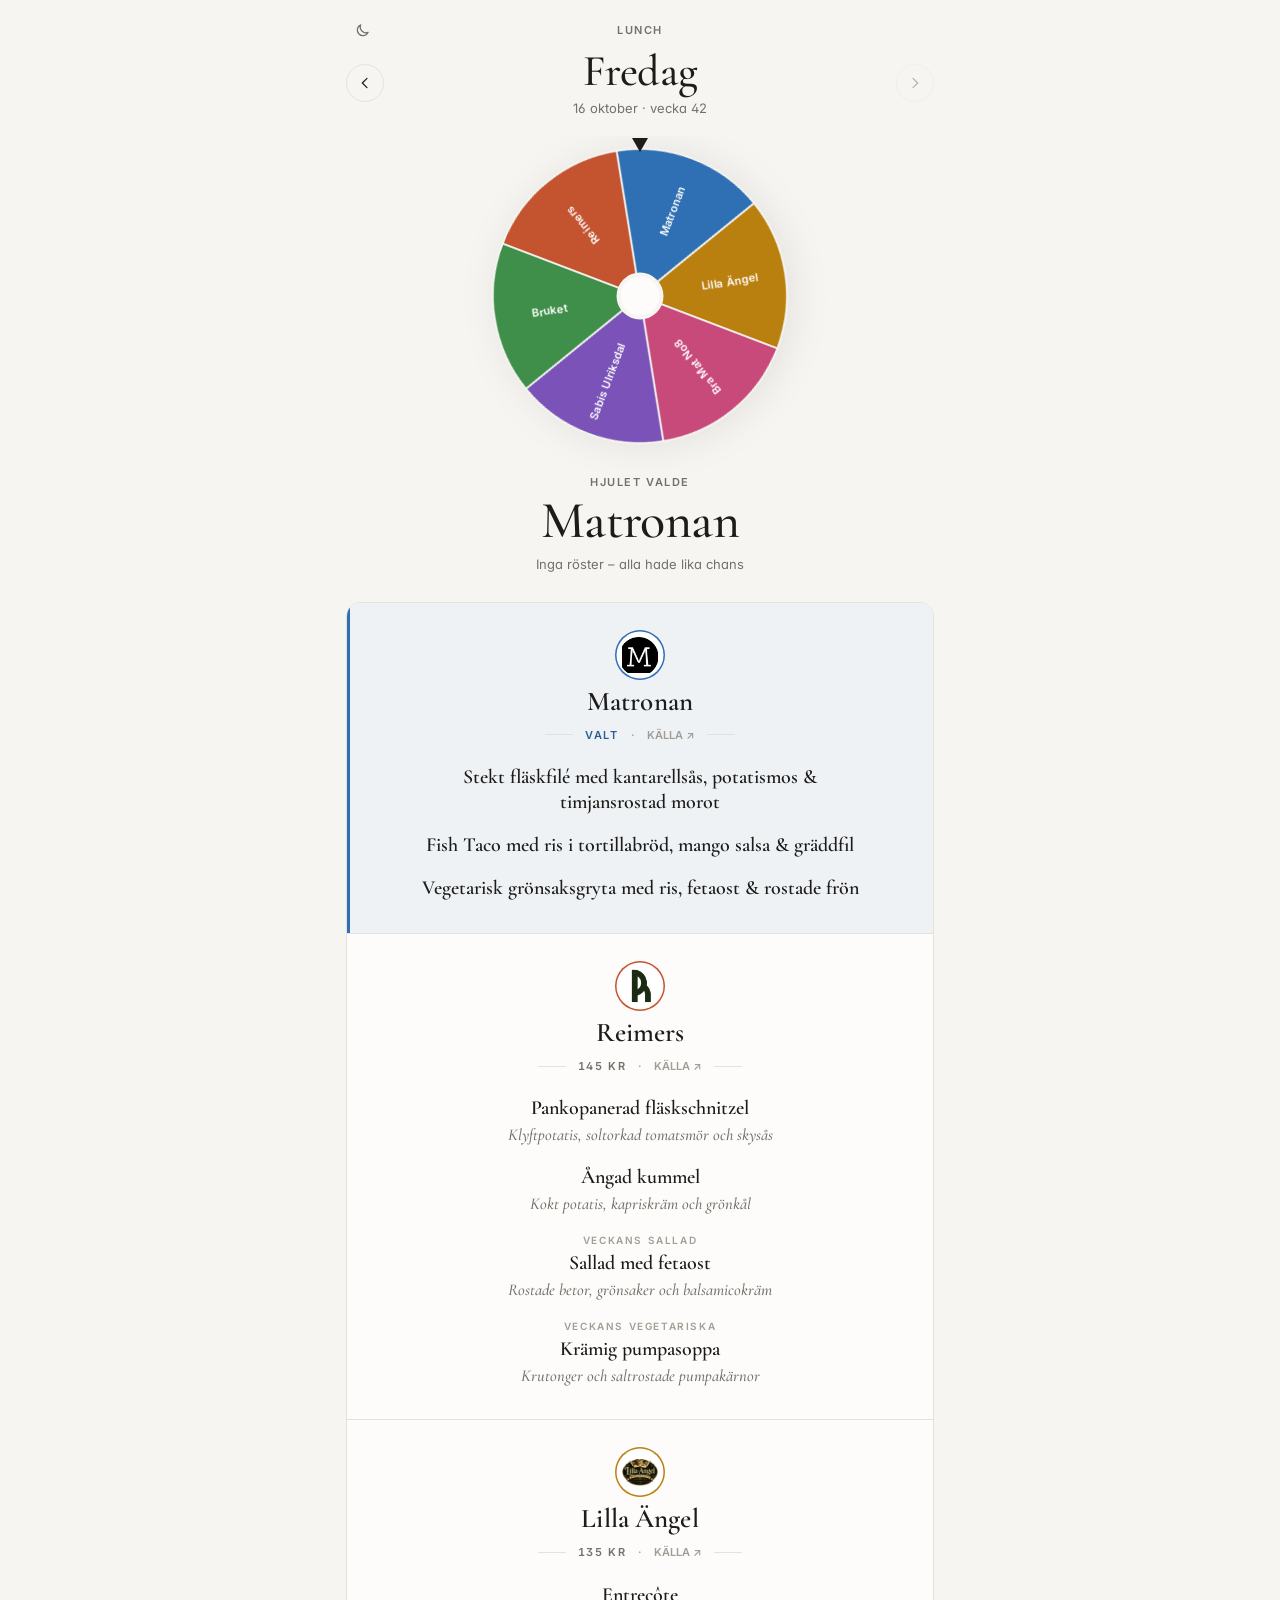
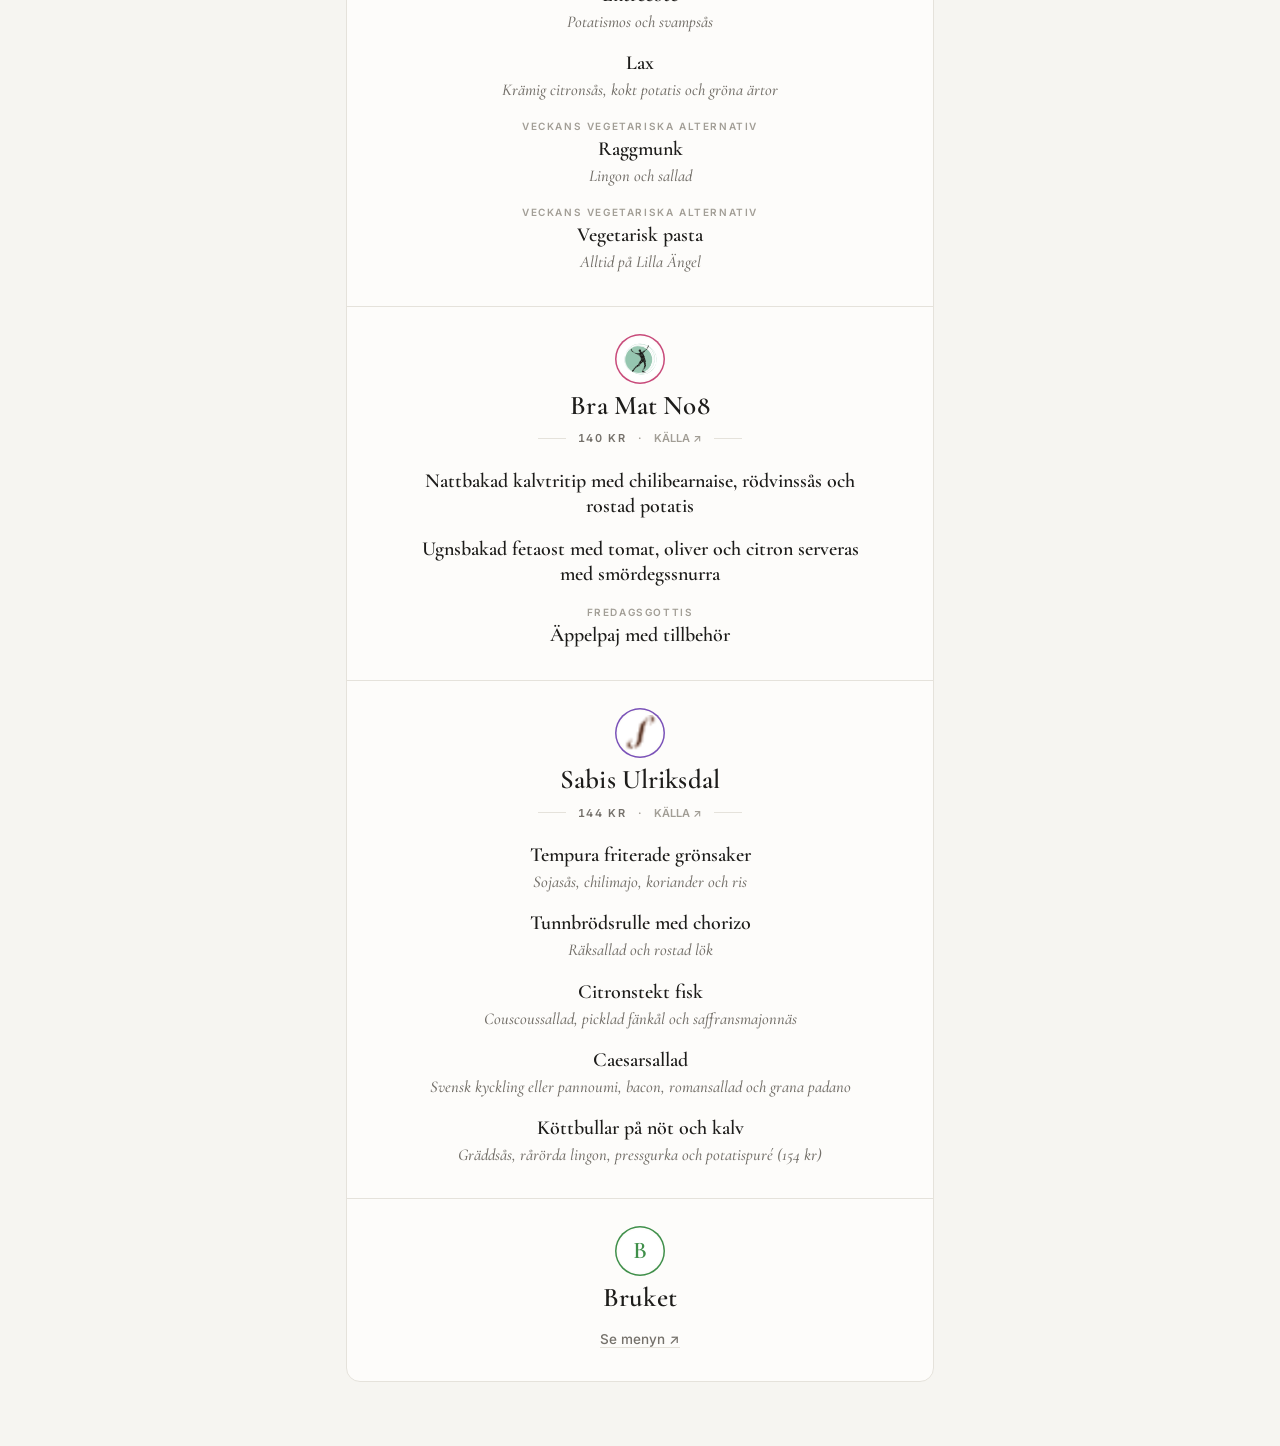
==== docs/index.html @ 380af714 "Ljust/mörkt-knapp, och statistiken räknar bara dagar med röster - Knappen uppe till vänster byter me" ====
<!doctype html>
<html lang="sv">
<head>
  <meta charset="utf-8">
  <meta name="viewport" content="width=device-width, initial-scale=1">
  <title>Lunch</title>
  <link rel="icon" href="data:image/svg+xml,<svg xmlns='http://www.w3.org/2000/svg' viewBox='0 0 100 100'><text y='.9em' font-size='90'>🍽️</text></svg>">
  <script>try { const t = localStorage.getItem("theme"); if (t === "light" || t === "dark") document.documentElement.dataset.theme = t; } catch {}</script>
  <link rel="preconnect" href="https://fonts.googleapis.com">
  <link rel="preconnect" href="https://fonts.gstatic.com" crossorigin>
  <link rel="stylesheet" href="https://fonts.googleapis.com/css2?family=Inter:wght@400;500;600&family=Cormorant+Garamond:ital,wght@0,500;0,600;1,500&display=swap">
  <link rel="stylesheet" href="style.css">
</head>
<body>
  <header class="top">
    <button class="theme-toggle" type="button" aria-label="Byt mellan ljust och mörkt läge" title="Ljust eller mörkt läge">
      <svg class="moon" viewBox="0 0 24 24" aria-hidden="true"><path d="M20 14.5A8 8 0 0 1 9.5 4 8 8 0 1 0 20 14.5z"/></svg>
      <svg class="sun" viewBox="0 0 24 24" aria-hidden="true"><circle cx="12" cy="12" r="4"/><path d="M12 2v2M12 20v2M4.9 4.9l1.4 1.4M17.7 17.7l1.4 1.4M2 12h2M20 12h2M4.9 19.1l1.4-1.4M17.7 6.3l1.4-1.4"/></svg>
    </button>
    <a class="stats-link" href="statistik.html" aria-label="Statistik" title="Statistik" hidden>
      <svg viewBox="0 0 24 24" aria-hidden="true"><path d="M5 20V11M12 20V5M19 20v-6"/></svg>
    </a>
    <p class="eyebrow">Lunch</p>
    <div class="day">
      <button id="prev" class="nav" aria-label="Föregående dag">
        <svg viewBox="0 0 24 24" aria-hidden="true"><path d="M15 5l-7 7 7 7"/></svg>
      </button>
      <div class="title">
        <h1 id="weekday"></h1>
        <p id="date"></p>
      </div>
      <button id="next" class="nav" aria-label="Nästa dag">
        <svg viewBox="0 0 24 24" aria-hidden="true"><path d="M9 5l7 7-7 7"/></svg>
      </button>
    </div>
  </header>
  <main id="main"></main>
  <script src="config.js"></script>
  <script src="core.js"></script>
  <script src="app.js"></script>
</body>
</html>
---- docs/style.css ----
:root {
  --bg: #f6f5f1;
  --surface: #fdfcfa;
  --text: #1d1c1a;
  --muted: #74706a;
  --faint: #a29e96;
  --line: #e5e2db;
  --hover: #f1efea;
  --serif: "Cormorant Garamond", "Iowan Old Style", Georgia, serif;
  --sans: Inter, ui-sans-serif, -apple-system, BlinkMacSystemFont, "Segoe UI", Roboto, sans-serif;
  color-scheme: light;
}

/* Mörkt läge: följer systemet, om man inte valt själv med knappen (data-theme på <html>). */
@media (prefers-color-scheme: dark) {
  :root:not([data-theme="light"]) {
    --bg: #131312;
    --surface: #1a1918;
    --text: #edebe6;
    --muted: #9c988f;
    --faint: #6d6a64;
    --line: #2a2826;
    --hover: #211f1e;
    color-scheme: dark;
  }
}
:root[data-theme="dark"] {
  --bg: #131312;
  --surface: #1a1918;
  --text: #edebe6;
  --muted: #9c988f;
  --faint: #6d6a64;
  --line: #2a2826;
  --hover: #211f1e;
  color-scheme: dark;
}

* { box-sizing: border-box; }

body {
  margin: 0;
  background: var(--bg);
  color: var(--text);
  font: 15px/1.5 var(--sans);
  font-feature-settings: "cv11", "ss01";
  -webkit-font-smoothing: antialiased;
}

button { font: inherit; color: inherit; }
a { color: inherit; }

/* Sidhuvud */
.top {
  position: sticky;
  top: 0;
  z-index: 2;
  max-width: 620px;
  margin: 0 auto;
  padding: 22px 16px 18px;
  background: var(--bg);
}
.eyebrow {
  margin: 0 0 10px;
  text-align: center;
  color: var(--muted);
  font-size: 11px;
  font-weight: 600;
  letter-spacing: .14em;
  text-transform: uppercase;
}
.stats-link {
  position: absolute;
  top: 14px;
  right: 16px;
  display: grid;
  place-items: center;
  width: 32px;
  height: 32px;
  border-radius: 50%;
  color: var(--muted);
  transition: background .15s, color .15s;
}
.stats-link[hidden] { display: none; }
.theme-toggle {
  position: absolute;
  top: 14px;
  left: 16px;
  display: grid;
  place-items: center;
  width: 32px;
  height: 32px;
  padding: 0;
  border: 0;
  border-radius: 50%;
  background: transparent;
  color: var(--muted);
  cursor: pointer;
  transition: background .15s, color .15s;
}
.theme-toggle:hover { background: var(--hover); color: var(--text); }
.theme-toggle svg { width: 17px; height: 17px; fill: none; stroke: currentColor; stroke-width: 1.8; stroke-linecap: round; stroke-linejoin: round; }
.theme-toggle .sun { display: none; }
:root[data-theme="dark"] .theme-toggle .sun { display: block; }
:root[data-theme="dark"] .theme-toggle .moon { display: none; }
@media (prefers-color-scheme: dark) {
  :root:not([data-theme="light"]) .theme-toggle .sun { display: block; }
  :root:not([data-theme="light"]) .theme-toggle .moon { display: none; }
}
.stats-link:hover { background: var(--hover); color: var(--text); }
.stats-link svg { width: 17px; height: 17px; fill: none; stroke: currentColor; stroke-width: 2; stroke-linecap: round; }
.day { display: flex; align-items: center; justify-content: space-between; gap: 12px; }
.title { text-align: center; }
.title h1 { margin: 0; font: 500 44px/1 var(--serif); letter-spacing: -0.01em; }
.title p { margin: 6px 0 0; color: var(--muted); font-size: 13px; }
.nav {
  display: grid;
  place-items: center;
  width: 38px;
  height: 38px;
  padding: 0;
  border: 1px solid var(--line);
  border-radius: 50%;
  background: transparent;
  cursor: pointer;
  transition: background .15s, opacity .15s;
}
.nav svg { width: 16px; height: 16px; fill: none; stroke: currentColor; stroke-width: 1.8; stroke-linecap: round; stroke-linejoin: round; }
.nav:hover:not(:disabled) { background: var(--hover); }
.nav:disabled { opacity: .3; cursor: default; }

main { max-width: 620px; margin: 0 auto; padding: 0 16px 64px; }

.status { margin: 0 0 18px; text-align: center; color: var(--muted); font-size: 13px; }
.status.error { color: #b3361f; }

/* Menyerna: en lista med tunna linjer mellan restaurangerna */
.cards {
  margin: 0;
  padding: 0;
  list-style: none;
  border: 1px solid var(--line);
  border-radius: 14px;
  background: var(--surface);
  overflow: hidden;
}
.cards > li + li { border-top: 1px solid var(--line); }
.card {
  position: relative;
  padding: 30px 24px 32px;
  text-align: center;
  transition: background .15s, opacity .2s;
}
.card::before {
  content: "";
  position: absolute;
  inset: 0 auto 0 0;
  width: 3px;
  background: var(--c);
  opacity: 0;
  transition: opacity .15s;
}
.card.votable { cursor: pointer; }
.card.votable:hover:not([aria-disabled="true"]), .card.votable:focus-visible { background: var(--hover); outline: none; }
.card.votable[aria-disabled="true"] { cursor: default; }
.card.picked { background: color-mix(in srgb, var(--c) 7%, var(--surface)); }
.card.picked::before { opacity: 1; }

.card-head { display: grid; justify-items: center; gap: 10px; }
.card-head h2 { margin: 0; font: 600 27px/1.1 var(--serif); letter-spacing: .005em; }
.meta { display: flex; align-items: center; justify-content: center; gap: 12px; color: var(--muted); font-size: 11px; font-weight: 600; letter-spacing: .14em; text-transform: uppercase; font-variant-numeric: tabular-nums; }
.meta::before, .meta::after { content: ""; width: 28px; height: 1px; background: var(--line); }
.meta:empty { display: none; }
.meta > * + *::before { content: "·"; margin-right: 12px; color: var(--faint); }
.check { color: var(--c); }
.badge { color: color-mix(in srgb, var(--c) 80%, var(--text)); }
.source { color: var(--faint); text-decoration: none; letter-spacing: 0; }
.source:hover { color: var(--text); }

/* Logga i en vit rund bricka med restaurangens färg som ring. Utan logga: initialen. */
.logo {
  display: grid;
  place-items: center;
  width: 44px;
  height: 44px;
  flex: none;
  overflow: hidden;
  border-radius: 50%;
  background: #fff;
  box-shadow: 0 0 0 1.5px var(--surface), 0 0 0 3px var(--c);
  color: var(--c);
  font: 600 24px/1 var(--serif);
}
.logo img { width: 100%; height: 100%; object-fit: contain; padding: 4px; }

.dishes { display: grid; gap: 18px; max-width: 440px; margin: 22px auto 0; padding: 0; list-style: none; }
.dish-label {
  display: block;
  margin-bottom: 3px;
  color: var(--faint);
  font-size: 10px;
  font-weight: 600;
  letter-spacing: .16em;
  text-transform: uppercase;
}
.dish-line { font: 600 20px/1.25 var(--serif); }
.dish-price { margin-left: 8px; color: var(--muted); font: 500 13px var(--sans); font-variant-numeric: tabular-nums; white-space: nowrap; }
.dish-desc { margin: 3px 0 0; color: var(--muted); font: italic 500 16.5px/1.35 var(--serif); }
.note { color: var(--muted); font: italic 500 16px var(--serif); }
.empty { margin: 16px 0 0; color: var(--muted); font-size: 13.5px; }
.menu-link { font-weight: 500; text-decoration: underline; text-decoration-color: var(--line); text-underline-offset: 3px; }
.menu-link:hover { text-decoration-color: currentColor; }

/* Hjulet */
.result { display: grid; justify-items: center; gap: 28px; }
.wheel { position: relative; width: min(300px, 78vw); aspect-ratio: 1; margin-top: 10px; }
.wheel svg { width: 100%; height: 100%; display: block; filter: drop-shadow(0 6px 18px rgb(0 0 0 / .08)); }
.wheel svg.spinning { transition: transform 7s cubic-bezier(.12, .7, .08, 1); }
.wheel svg text { fill: #fff; font: 600 7.5px var(--sans); letter-spacing: .02em; pointer-events: none; }
.pointer {
  position: absolute;
  top: -8px;
  left: 50%;
  width: 0;
  height: 0;
  transform: translateX(-50%);
  border: 8px solid transparent;
  border-top: 14px solid var(--text);
  border-bottom: 0;
}
.hub {
  position: absolute;
  inset: 50% auto auto 50%;
  width: 13%;
  aspect-ratio: 1;
  transform: translate(-50%, -50%);
  border-radius: 50%;
  background: var(--surface);
  box-shadow: 0 0 0 4px var(--bg);
}

.reveal { width: 100%; transition: opacity .5s, transform .5s; }
.reveal.hidden { opacity: 0; transform: translateY(8px); }
.reveal > .eyebrow { margin-bottom: 4px; }
.winner { margin: 0 0 8px; text-align: center; font: 500 52px/1 var(--serif); letter-spacing: -0.01em; }
.reveal .status { margin-bottom: 0; }
.reveal .cards { margin-top: 28px; }

/* Testläge (?tid=11.29): en remsa överst */
.test-banner {
  padding: 7px 16px;
  background: var(--text);
  color: var(--bg);
  text-align: center;
  font-size: 12px;
  font-weight: 500;
  font-variant-numeric: tabular-nums;
}
.test-banner::before { content: ""; display: inline-block; width: 6px; height: 6px; margin-right: 8px; border-radius: 50%; background: #e0a43a; vertical-align: 1px; }

/* Vald men inte bekräftad, och bekräftelsen längst ned */
.card.selected { background: var(--hover); }
.card.selected::before { opacity: .55; }
.confirm {
  position: sticky;
  bottom: 16px;
  z-index: 2;
  display: flex;
  align-items: center;
  gap: 8px;
  margin-top: 16px;
  padding: 10px 10px 10px 18px;
  border: 1px solid var(--line);
  border-radius: 14px;
  background: var(--surface);
  box-shadow: 0 8px 24px rgb(0 0 0 / .12);
}
.confirm-text { flex: 1; font-weight: 500; }
.button {
  padding: 8px 16px;
  border: 1px solid transparent;
  border-radius: 10px;
  font-size: 14px;
  font-weight: 500;
  cursor: pointer;
  transition: background .15s, opacity .15s;
}
.button:disabled { opacity: .6; cursor: default; }
.button.ghost { border-color: var(--line); background: transparent; }
.button.ghost:hover:not(:disabled) { background: var(--hover); }
.button.primary { background: var(--text); color: var(--bg); }
.button.primary:hover:not(:disabled) { opacity: .88; }
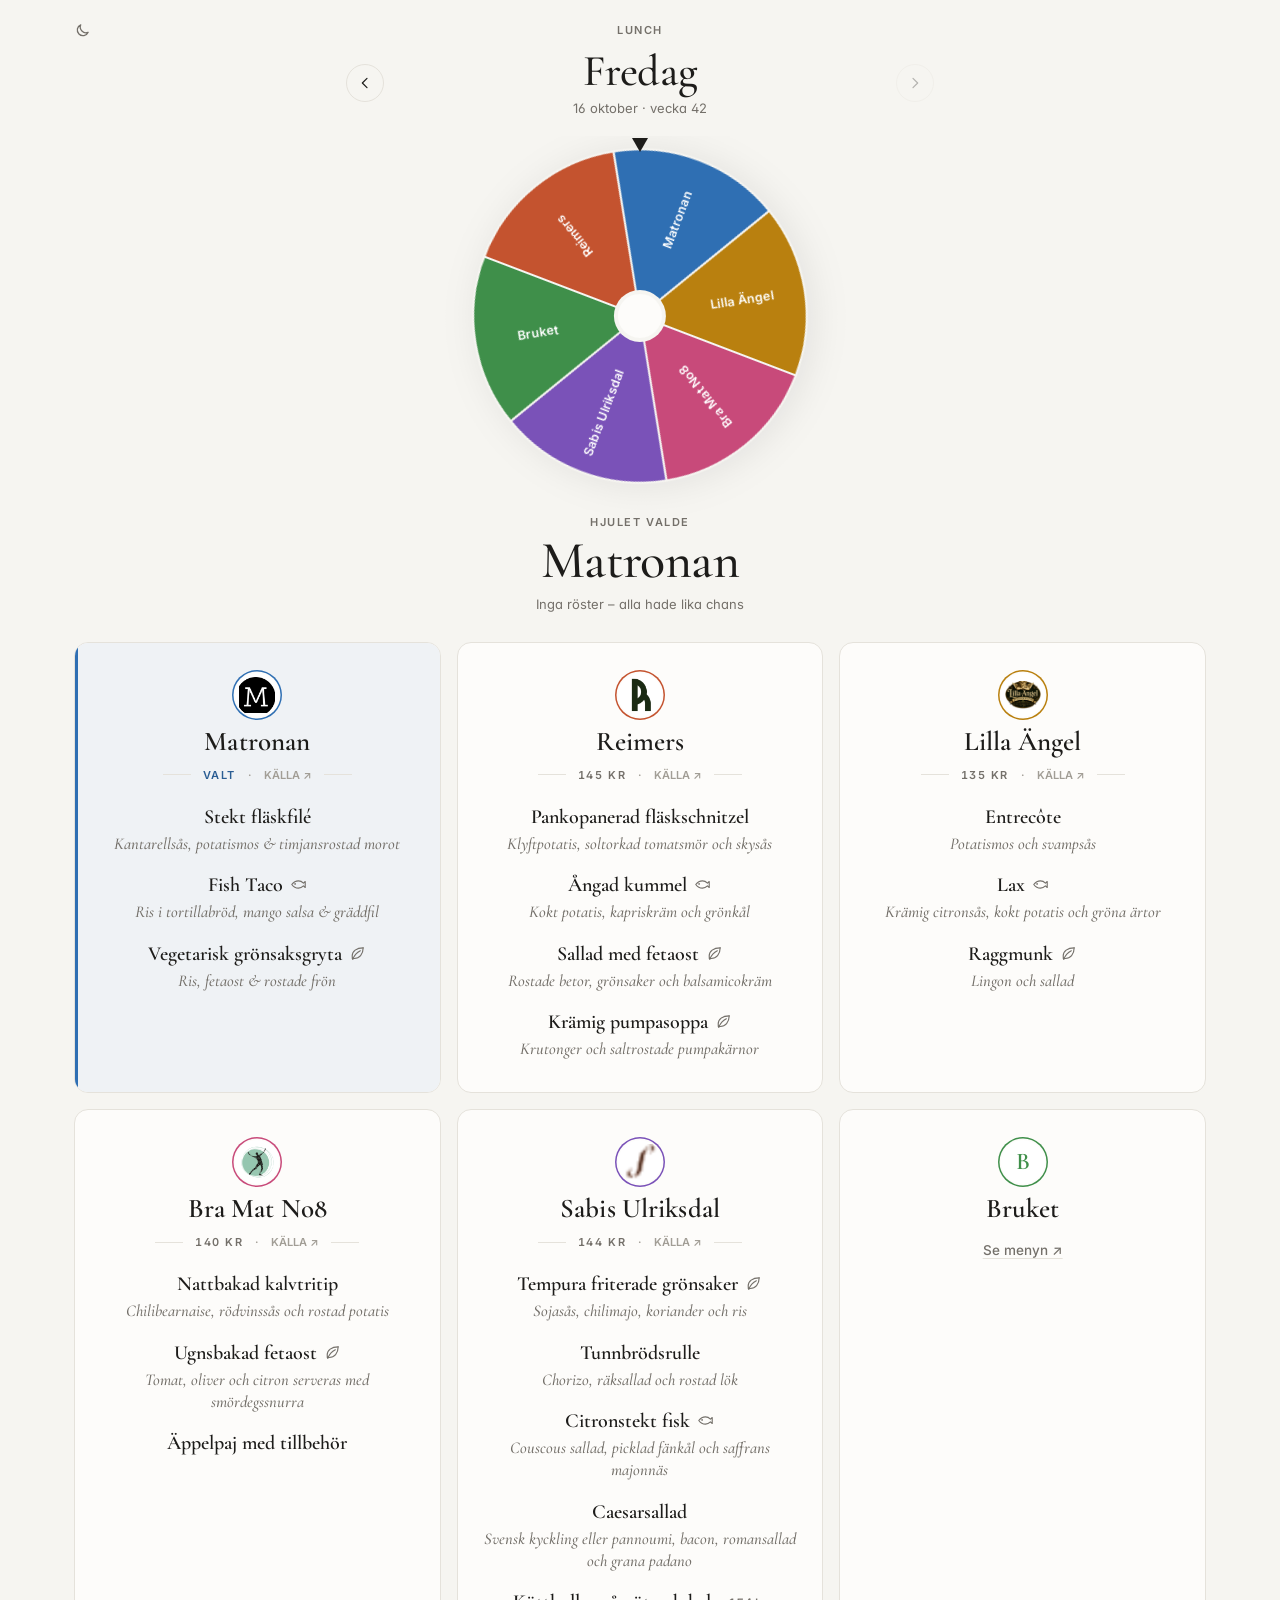
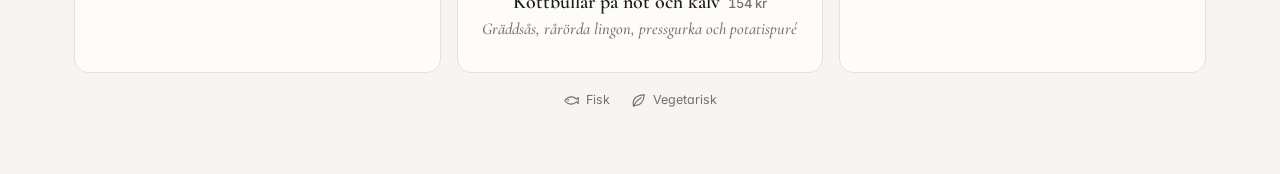
==== commit 769583cf: "Versionsmärk CSS och JS så att webbläsaren inte kör gammal kod GitHub Pages låter webbläsare cacha f" ====
--- a/docs/index.html
+++ b/docs/index.html
@@ -9,7 +9,7 @@
   <link rel="preconnect" href="https://fonts.googleapis.com">
   <link rel="preconnect" href="https://fonts.gstatic.com" crossorigin>
   <link rel="stylesheet" href="https://fonts.googleapis.com/css2?family=Inter:wght@400;500;600&family=Cormorant+Garamond:ital,wght@0,500;0,600;1,500&display=swap">
-  <link rel="stylesheet" href="style.css">
+  <link rel="stylesheet" href="style.css?v=6a9028dce2">
 </head>
 <body>
   <header class="top">
@@ -35,8 +35,8 @@
     </div>
   </header>
   <main id="main"></main>
-  <script src="config.js"></script>
-  <script src="core.js"></script>
-  <script src="app.js"></script>
+  <script src="config.js?v=5f4963a3be"></script>
+  <script src="core.js?v=bf17b584b5"></script>
+  <script src="app.js?v=6cfe405da3"></script>
 </body>
 </html>
--- a/docs/style.css
+++ b/docs/style.css
@@ -54,7 +54,7 @@
   position: sticky;
   top: 0;
   z-index: 2;
-  max-width: 620px;
+  max-width: 1180px;
   margin: 0 auto;
   padding: 22px 16px 18px;
   background: var(--bg);
@@ -108,7 +108,7 @@
 }
 .stats-link:hover { background: var(--hover); color: var(--text); }
 .stats-link svg { width: 17px; height: 17px; fill: none; stroke: currentColor; stroke-width: 2; stroke-linecap: round; }
-.day { display: flex; align-items: center; justify-content: space-between; gap: 12px; }
+.day { display: flex; align-items: center; justify-content: space-between; gap: 12px; max-width: 588px; margin: 0 auto; }
 .title { text-align: center; }
 .title h1 { margin: 0; font: 500 44px/1 var(--serif); letter-spacing: -0.01em; }
 .title p { margin: 6px 0 0; color: var(--muted); font-size: 13px; }
@@ -193,16 +193,32 @@
 .logo img { width: 100%; height: 100%; object-fit: contain; padding: 4px; }
 
 .dishes { display: grid; gap: 18px; max-width: 440px; margin: 22px auto 0; padding: 0; list-style: none; }
-.dish-label {
-  display: block;
-  margin-bottom: 3px;
-  color: var(--faint);
-  font-size: 10px;
-  font-weight: 600;
-  letter-spacing: .16em;
-  text-transform: uppercase;
-}
 .dish-line { font: 600 20px/1.25 var(--serif); }
+.dish-icon {
+  width: 17px;
+  height: 17px;
+  margin-left: 7px;
+  vertical-align: -2px;
+  fill: none;
+  stroke: var(--muted);
+  stroke-width: 1.6;
+  stroke-linecap: round;
+  stroke-linejoin: round;
+}
+.dish-icon path:last-child[d$="h.01"] { stroke-width: 2.4; }
+.icon-legend {
+  display: flex;
+  flex-wrap: wrap;
+  justify-content: center;
+  gap: 6px 20px;
+  margin: 18px 0 0;
+  padding: 0;
+  list-style: none;
+  color: var(--muted);
+  font-size: 12.5px;
+}
+.icon-legend li { display: inline-flex; align-items: center; gap: 6px; }
+.icon-legend .dish-icon { margin: 0; vertical-align: 0; }
 .dish-price { margin-left: 8px; color: var(--muted); font: 500 13px var(--sans); font-variant-numeric: tabular-nums; white-space: nowrap; }
 .dish-desc { margin: 3px 0 0; color: var(--muted); font: italic 500 16.5px/1.35 var(--serif); }
 .note { color: var(--muted); font: italic 500 16px var(--serif); }
@@ -273,6 +289,9 @@
   border-radius: 14px;
   background: var(--surface);
   box-shadow: 0 8px 24px rgb(0 0 0 / .12);
+  max-width: 588px;
+  margin-left: auto;
+  margin-right: auto;
 }
 .confirm-text { flex: 1; font-weight: 500; }
 .button {
@@ -289,3 +308,29 @@
 .button.ghost:hover:not(:disabled) { background: var(--hover); }
 .button.primary { background: var(--text); color: var(--bg); }
 .button.primary:hover:not(:disabled) { opacity: .88; }
+
+/* Dator: menyerna sida vid sida som menysidor, två eller tre kolumner */
+@media (min-width: 900px) {
+  main { max-width: 1180px; padding-left: 24px; padding-right: 24px; }
+  .top { padding-left: 24px; padding-right: 24px; }
+  .cards {
+    display: grid;
+    grid-template-columns: repeat(auto-fill, minmax(340px, 1fr));
+    gap: 16px;
+    border: 0;
+    border-radius: 0;
+    background: none;
+    overflow: visible;
+  }
+  .cards > li {
+    display: flex;
+    border: 1px solid var(--line);
+    border-radius: 14px;
+    background: var(--surface);
+    overflow: hidden;
+  }
+  .cards > li + li { border-top: 1px solid var(--line); }
+  .cards > li > .card { flex: 1; }
+  .status { margin-bottom: 22px; }
+  .wheel { width: 340px; }
+}
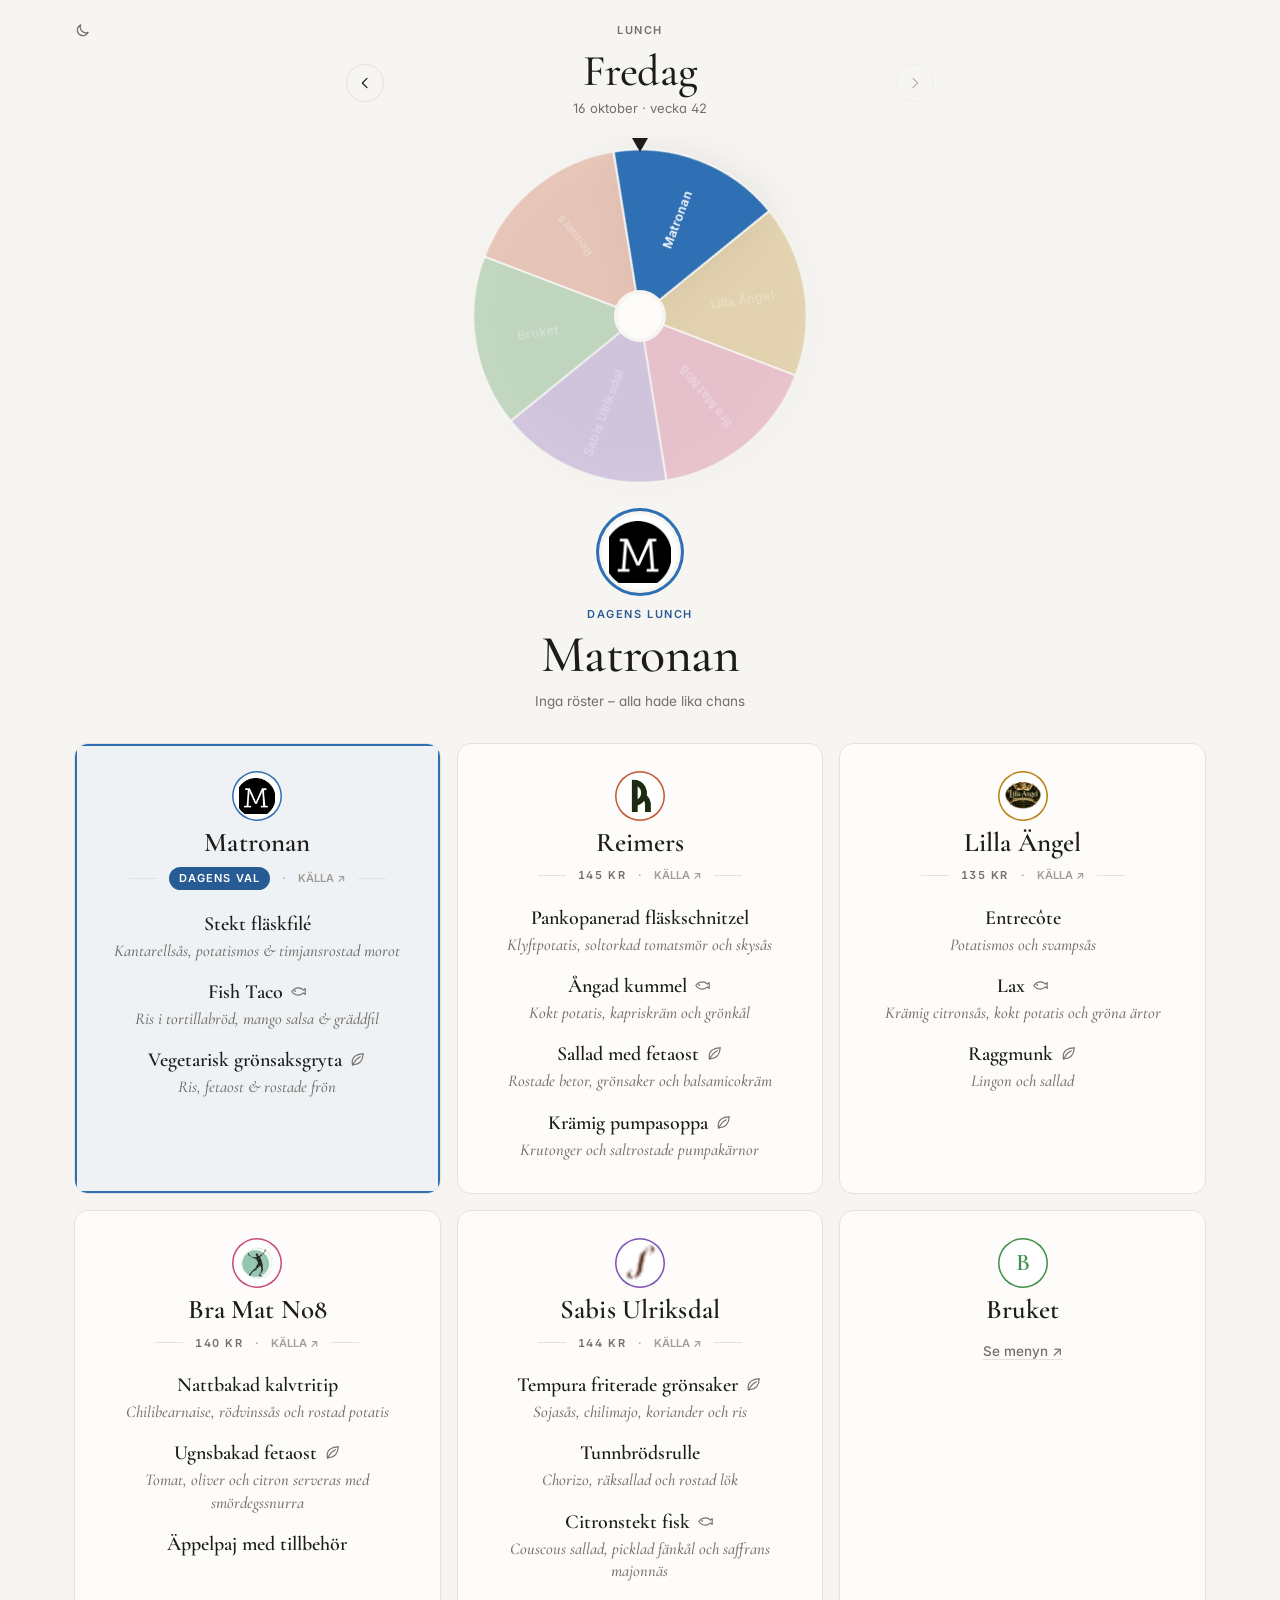
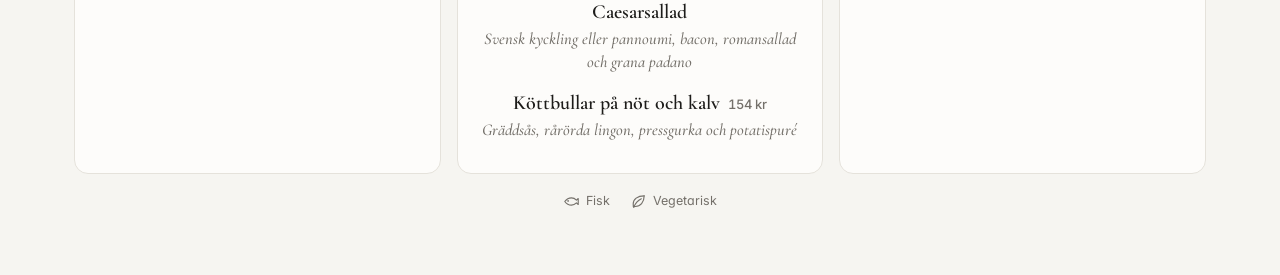
==== commit fdd7bb35: "Tydligare vinnare och en ikon för kött - Efter snurren är vinnarens tårtbit i full färg och de andra" ====
--- a/docs/index.html
+++ b/docs/index.html
@@ -9,7 +9,7 @@
   <link rel="preconnect" href="https://fonts.googleapis.com">
   <link rel="preconnect" href="https://fonts.gstatic.com" crossorigin>
   <link rel="stylesheet" href="https://fonts.googleapis.com/css2?family=Inter:wght@400;500;600&family=Cormorant+Garamond:ital,wght@0,500;0,600;1,500&display=swap">
-  <link rel="stylesheet" href="style.css?v=6a9028dce2">
+  <link rel="stylesheet" href="style.css?v=8bbb41c321">
 </head>
 <body>
   <header class="top">
@@ -37,6 +37,6 @@
   <main id="main"></main>
   <script src="config.js?v=5f4963a3be"></script>
   <script src="core.js?v=bf17b584b5"></script>
-  <script src="app.js?v=6cfe405da3"></script>
+  <script src="app.js?v=4a47cfecf5"></script>
 </body>
 </html>
--- a/docs/style.css
+++ b/docs/style.css
@@ -257,9 +257,31 @@
 .reveal { width: 100%; transition: opacity .5s, transform .5s; }
 .reveal.hidden { opacity: 0; transform: translateY(8px); }
 .reveal > .eyebrow { margin-bottom: 4px; }
-.winner { margin: 0 0 8px; text-align: center; font: 500 52px/1 var(--serif); letter-spacing: -0.01em; }
+.winner { margin: 0; text-align: center; font: 500 52px/1 var(--serif); letter-spacing: -0.01em; }
+
+/* Vinnaren: logga, namn och röster under hjulet */
+.winner-head { display: grid; justify-items: center; gap: 6px; text-align: center; }
+.winner-head .eyebrow { margin: 10px 0 0; color: color-mix(in srgb, var(--c) 80%, var(--text)); }
+.winner-note { margin: 4px 0 0; color: var(--muted); font-size: 13.5px; font-variant-numeric: tabular-nums; }
+.logo.big { width: 76px; height: 76px; box-shadow: 0 0 0 3px var(--bg), 0 0 0 6px var(--c); font-size: 40px; }
+.logo.big img { padding: 7px; }
+
+/* Hjulet efter snurren: vinnarens bit i full färg, de andra tonas ned */
+.wheel svg path, .wheel svg circle, .wheel svg text { transition: opacity .6s; }
+.wheel svg.settled [data-id]:not(.win) { opacity: .28; }
+
+/* Vinnarens menykort */
+.card.won { background: color-mix(in srgb, var(--c) 7%, var(--surface)); box-shadow: inset 0 0 0 2px var(--c); }
+.card.won::before { opacity: 0; }
+.card.won .badge {
+  padding: 3px 10px;
+  border-radius: 999px;
+  background: color-mix(in srgb, var(--c) 82%, #000);
+  color: #fff;
+  letter-spacing: .1em;
+}
 .reveal .status { margin-bottom: 0; }
-.reveal .cards { margin-top: 28px; }
+.reveal .cards { margin-top: 32px; }
 
 /* Testläge (?tid=11.29): en remsa överst */
 .test-banner {
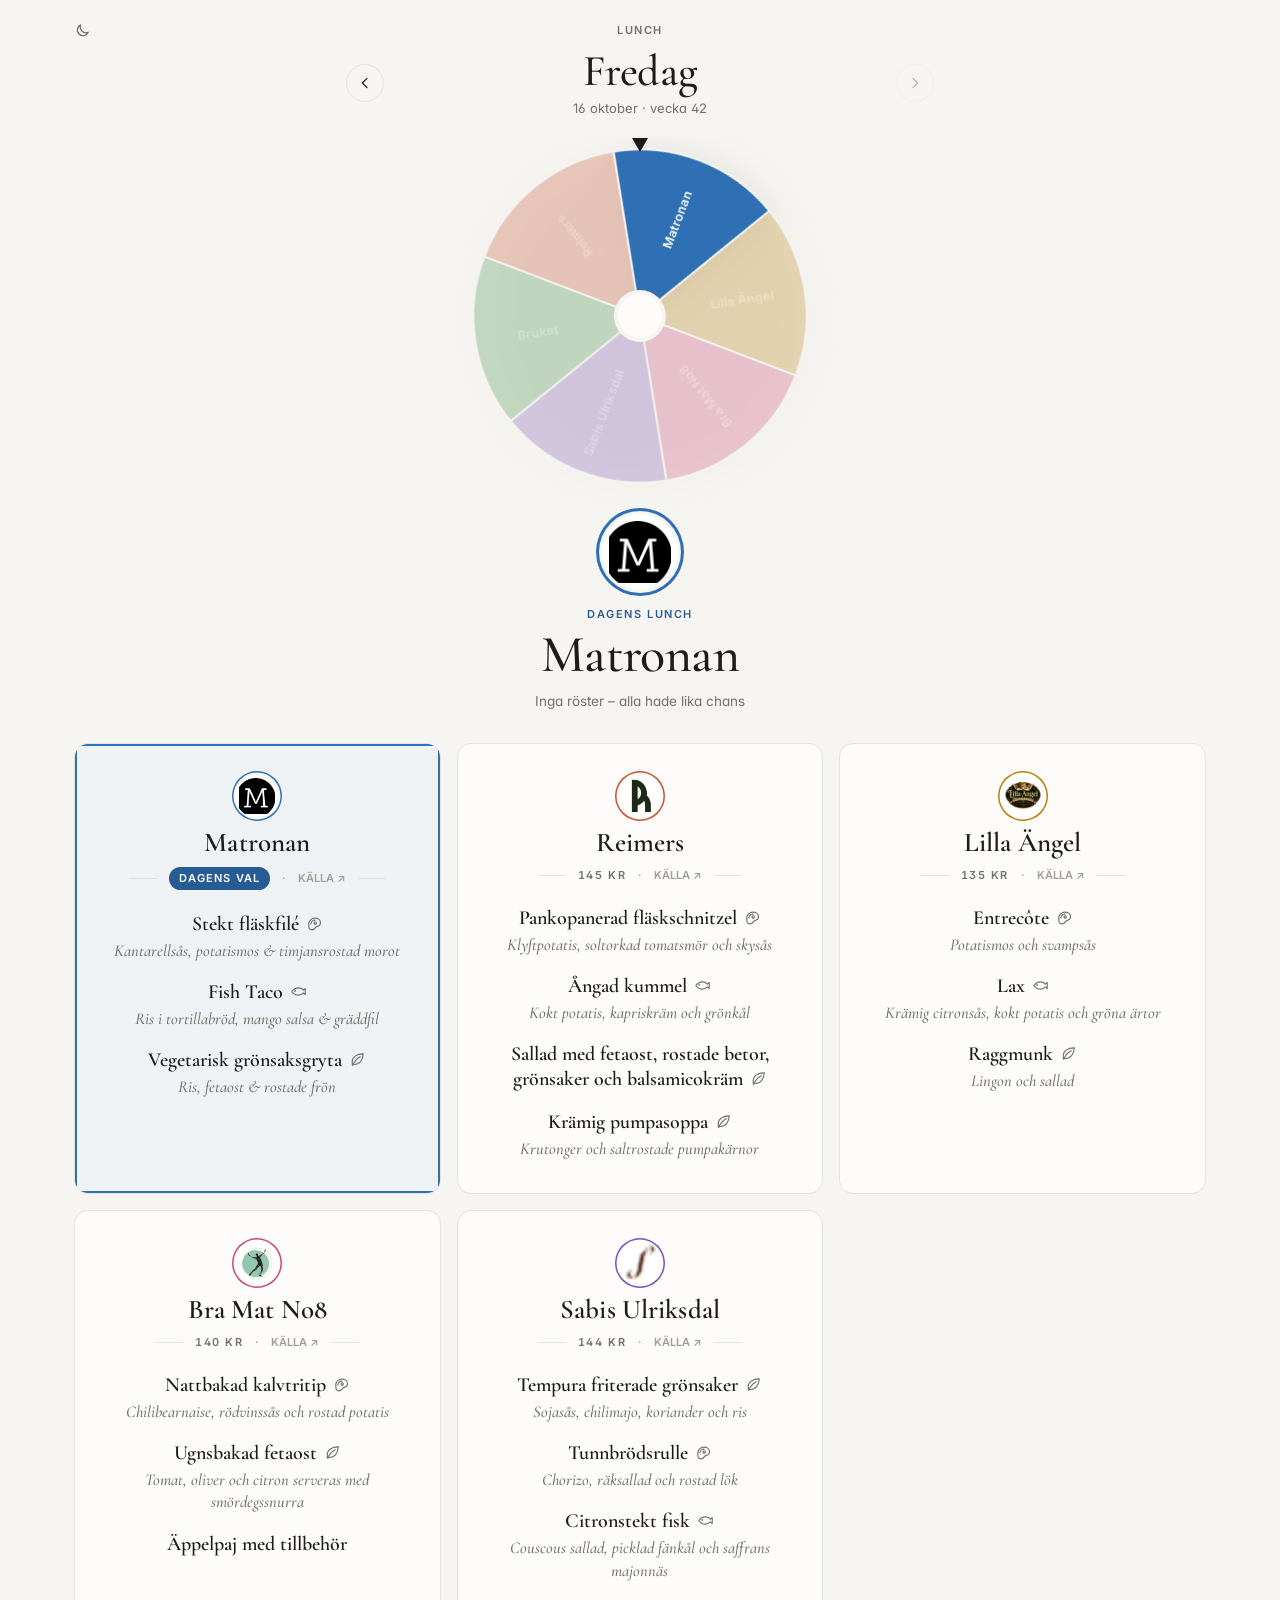
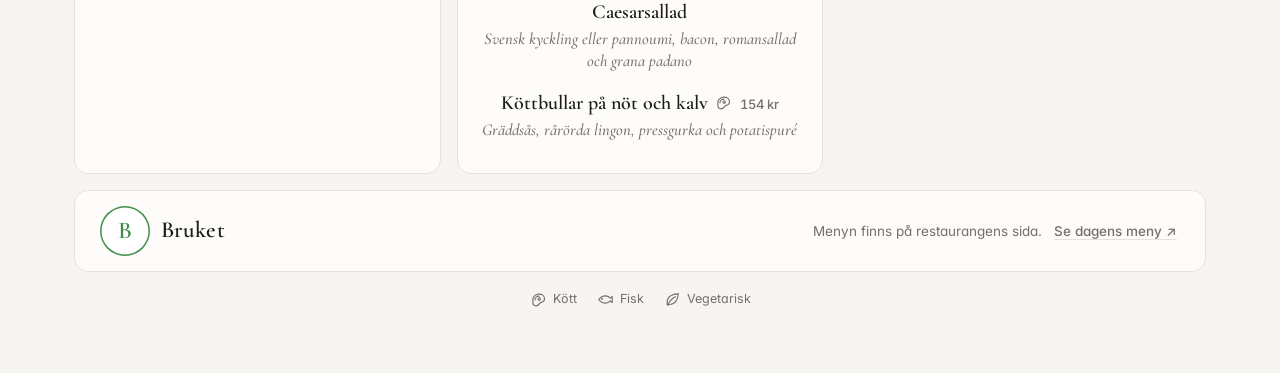
==== commit f210db52: "Pris per kategori, prisspann och smala rader för länkade restauranger - Skillen sätter pris per rätt" ====
--- a/docs/index.html
+++ b/docs/index.html
@@ -9,7 +9,7 @@
   <link rel="preconnect" href="https://fonts.googleapis.com">
   <link rel="preconnect" href="https://fonts.gstatic.com" crossorigin>
   <link rel="stylesheet" href="https://fonts.googleapis.com/css2?family=Inter:wght@400;500;600&family=Cormorant+Garamond:ital,wght@0,500;0,600;1,500&display=swap">
-  <link rel="stylesheet" href="style.css?v=8bbb41c321">
+  <link rel="stylesheet" href="style.css?v=694e25336f">
 </head>
 <body>
   <header class="top">
@@ -37,6 +37,6 @@
   <main id="main"></main>
   <script src="config.js?v=5f4963a3be"></script>
   <script src="core.js?v=bf17b584b5"></script>
-  <script src="app.js?v=4a47cfecf5"></script>
+  <script src="app.js?v=0cd342d89e"></script>
 </body>
 </html>
--- a/docs/style.css
+++ b/docs/style.css
@@ -222,7 +222,8 @@
 .dish-price { margin-left: 8px; color: var(--muted); font: 500 13px var(--sans); font-variant-numeric: tabular-nums; white-space: nowrap; }
 .dish-desc { margin: 3px 0 0; color: var(--muted); font: italic 500 16.5px/1.35 var(--serif); }
 .note { color: var(--muted); font: italic 500 16px var(--serif); }
-.empty { margin: 16px 0 0; color: var(--muted); font-size: 13.5px; }
+.empty { display: flex; flex-wrap: wrap; justify-content: center; gap: 4px 12px; margin: 14px 0 0; color: var(--muted); font-size: 13.5px; }
+.empty .menu-link { white-space: nowrap; }
 .menu-link { font-weight: 500; text-decoration: underline; text-decoration-color: var(--line); text-underline-offset: 3px; }
 .menu-link:hover { text-decoration-color: currentColor; }
 
@@ -353,6 +354,13 @@
   }
   .cards > li + li { border-top: 1px solid var(--line); }
   .cards > li > .card { flex: 1; }
+  /* Restauranger utan meny: en smal rad över hela bredden i stället för ett tomt kort */
+  .cards > li.compact { grid-column: 1 / -1; }
+  .cards > li.compact .card { display: flex; align-items: center; gap: 24px; padding: 18px 28px; }
+  .cards > li.compact .card-head { display: flex; align-items: center; gap: 14px; }
+  .cards > li.compact .card-head h2 { font-size: 23px; }
+  .cards > li.compact .meta:not(:has(> *)) { display: none; }
+  .cards > li.compact .empty { flex: 1; justify-content: flex-end; margin: 0; }
   .status { margin-bottom: 22px; }
   .wheel { width: 340px; }
 }
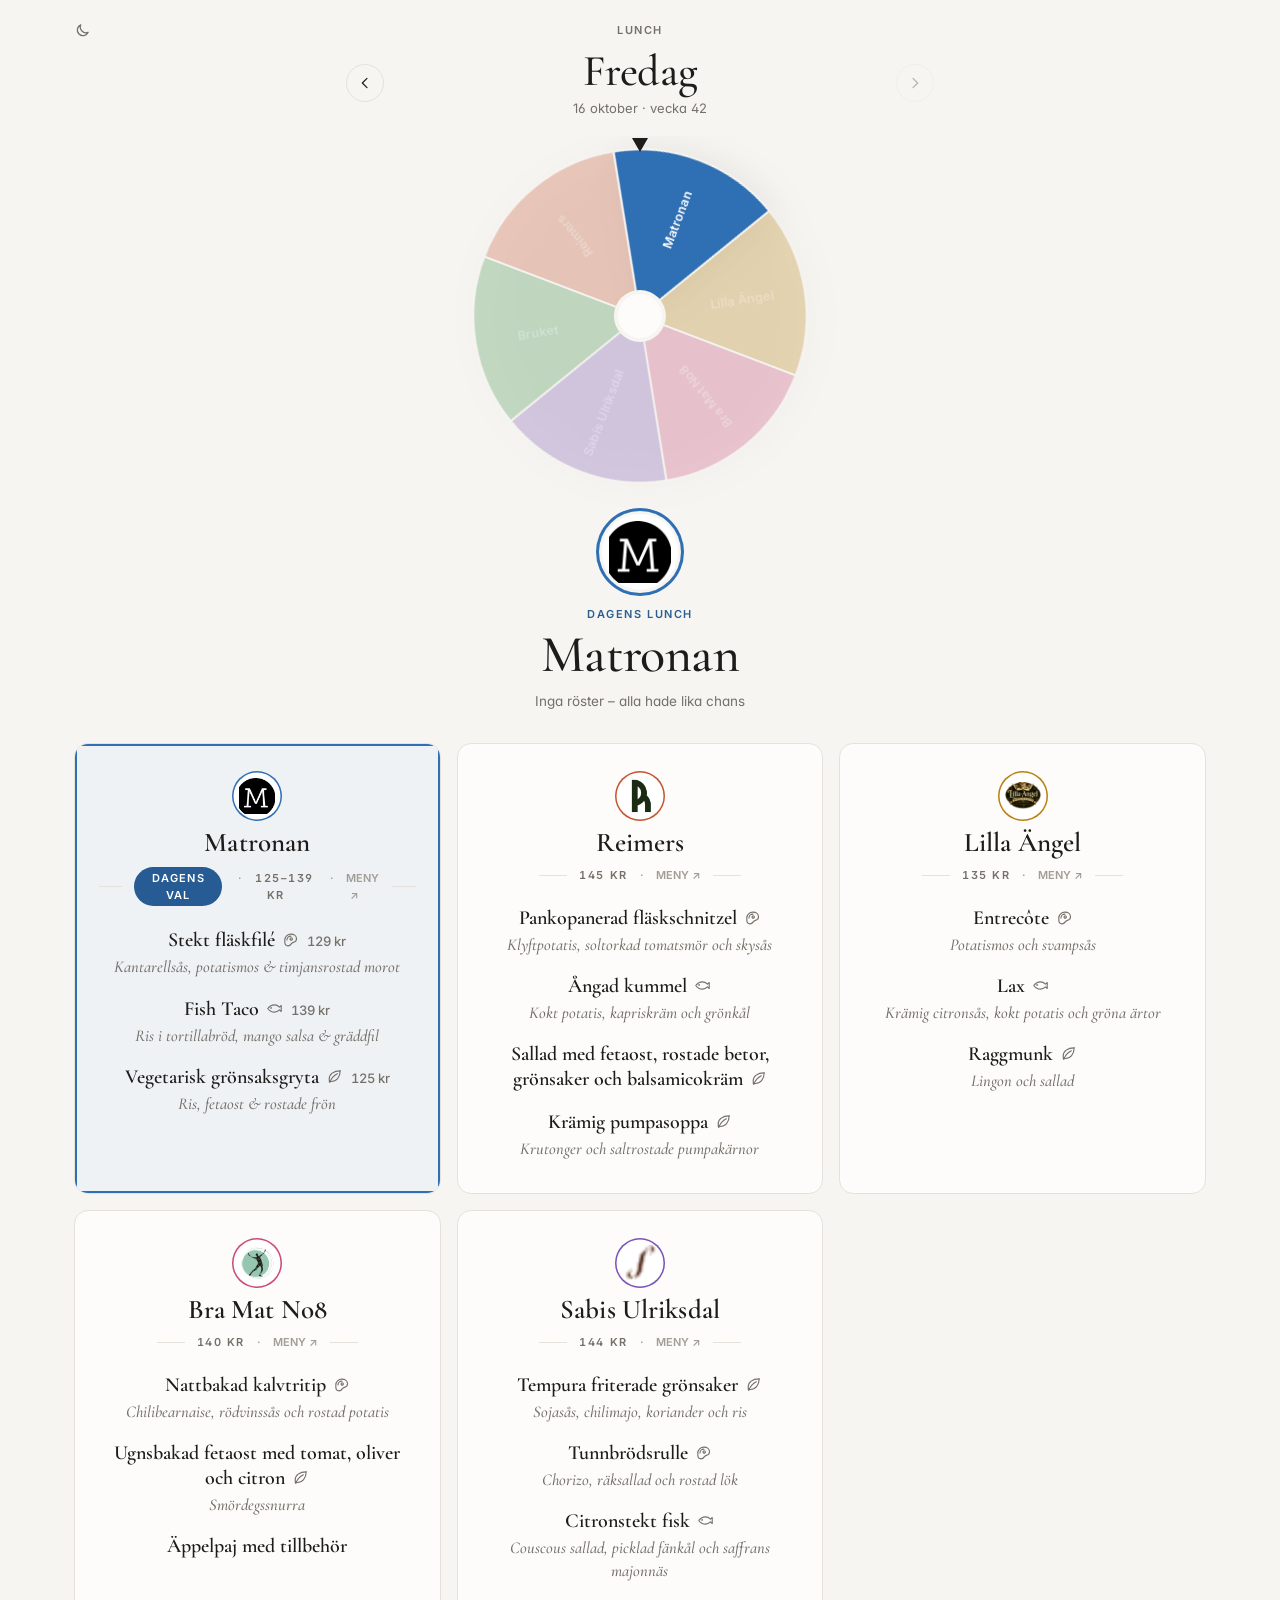
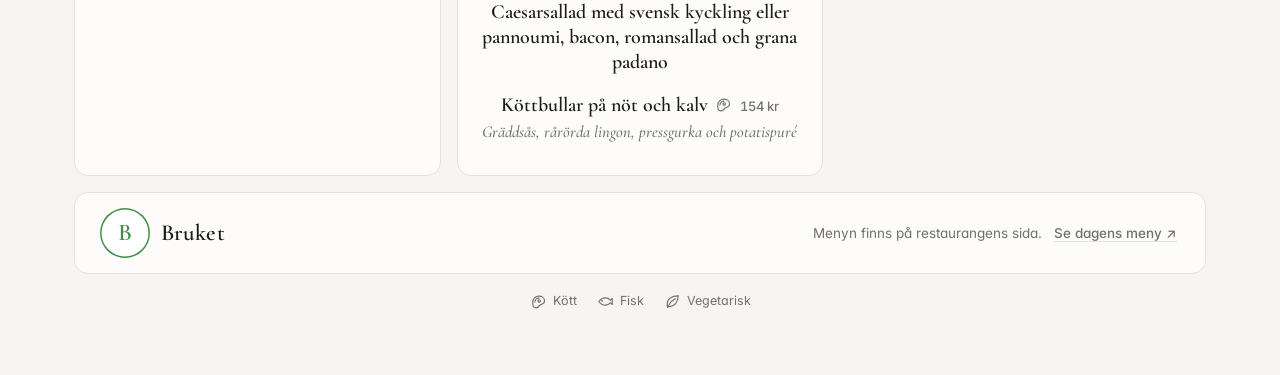
==== commit accba002: "Skriv "Meny" i stället för "Källa" på menykorten Co-Authored-By: Claude Opus 5.5 <noreply@anthropic." ====
--- a/docs/index.html
+++ b/docs/index.html
@@ -37,6 +37,6 @@
   <main id="main"></main>
   <script src="config.js?v=5f4963a3be"></script>
   <script src="core.js?v=bf17b584b5"></script>
-  <script src="app.js?v=0cd342d89e"></script>
+  <script src="app.js?v=9542382130"></script>
 </body>
 </html>
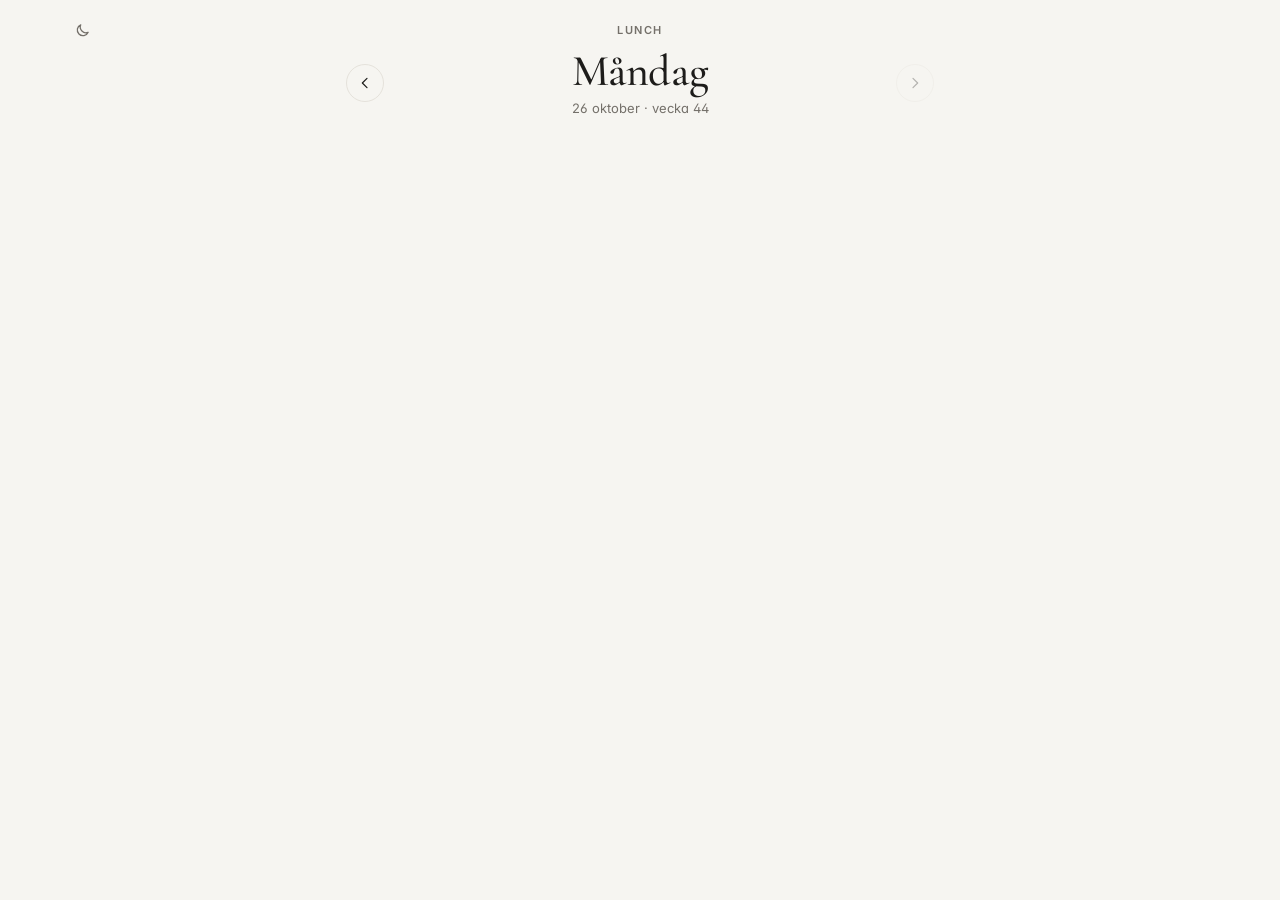
==== commit b2d8adf7: "Hämta menyerna kl 10 och öppna röstningen när de är inlästa Röstningen öppnar så fort dagens menyfil" ====
--- a/docs/index.html
+++ b/docs/index.html
@@ -35,8 +35,8 @@
     </div>
   </header>
   <main id="main"></main>
-  <script src="config.js?v=5f4963a3be"></script>
-  <script src="core.js?v=bf17b584b5"></script>
-  <script src="app.js?v=9542382130"></script>
+  <script src="config.js?v=e0a9448024"></script>
+  <script src="core.js?v=be64fd9314"></script>
+  <script src="app.js?v=b05729611a"></script>
 </body>
 </html>
